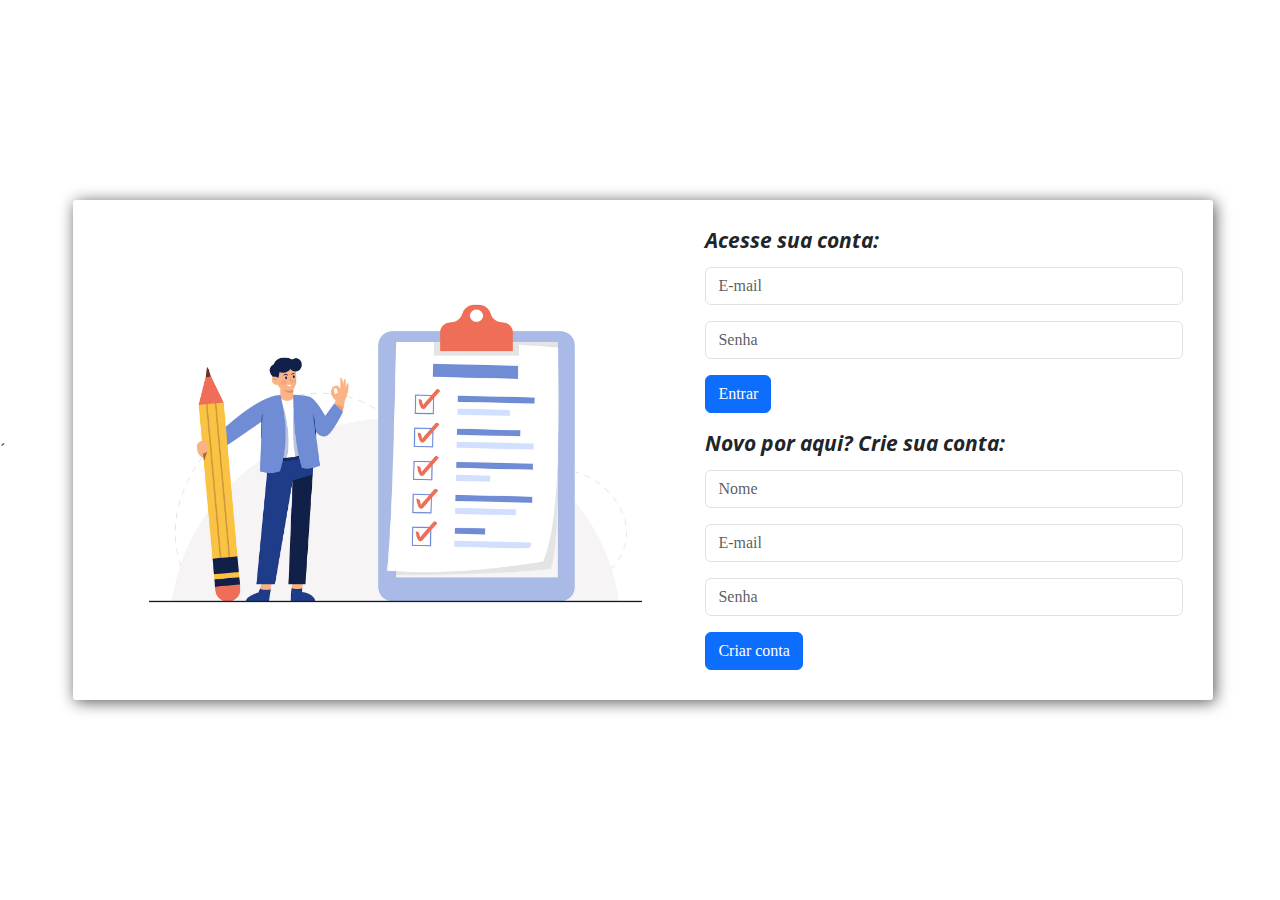
==== index.html @ 9b9d7d59 "primeiro PR subindo projeto com a task  de login concluida, armazenando e salvando user localmente" ====
<!DOCTYPE html>
<html lang="pt-BR">
<head>
    <meta charset="UTF-8">
    <meta name="viewport" content="width=device-width, initial-scale=1.0">
    <title>Ímã-Tasks</title>
    <link rel="stylesheet" href="src/bootstrap/css/bootstrap.css">
    <link rel="stylesheet" href="src/assets/Css/indexStyle.css">
    <link rel="stylesheet" href="src/bootstrap/bootstrap-icons/font/bootstrap-icons.css">
    <script src="src/bootstrap/js/bootstrap.bundle.js" defer></script>
    <script src="src/assets/Js/Main/index.js" defer></script>
</head>
<body>
    <header class="navbar navbar-dark bg-dark px-2">
        <div class="user__loggade">
            <p>Olá, Marcus Vogado</p>
        </div>
        <div class="logout__button">
            <button class="btn btn-dark">Sair</button>
        </div>
    </header>
    <main class="d-flex flex-column main__container gap-5 mt-5">
        <section class="d-flex flex-column justify-content-center align-items-center task__form">
            <h1 class=" h1 text-center text-dark">Gerenciador de tarefas</h1>
            <div class="container__form">
                <form class="d-flex flex-column aling-items-center task__form">
                    <div class="form-group task__form-item">
                        <input type="text" class="form-control mb-3" id="taskTitle" placeholder="Tarefa">
                    </div>
                    <div class="form-group d-flex  mb-2 gap-2">
                        <input type="text" class="form-control mb-3 mr-2" id="dateStart" placeholder="Data início">
                        <input type="password" class="form-control mb-3 mr-2" id="timeStart" placeholder="Hora início">
                    </div>
                    <div class="form-group d-flex mb-3 gap-2">
                        <input type="text" class="form-control" id="dateEnd" placeholder="Data término">
                        <input type="text" class="form-control" id="timeEnd" placeholder="Horário término">
                    </div>
                    <div class="form-group mb-3 gap-2">
                        <textarea class="form-control" id="description" rows="3" maxlength="200" placeholder="Descrição"></textarea>
                    </div>
                    <button type="submit" class="btn btn-primary align-self-center">Criar Tarefa</button>                   
                </form>
            </div>
        </section>
        <section class="d-flex flex-column justify-content-center align-items-center w-100 task__list">
            <div class="d-flex table__container table-responsive">
                <table class="table table-striped ">
                    <thead>
                        <tr>
                            <td>Tarefa</td>
                            <td>Início</td>
                            <td>Término</td>
                            <td>Status</td>
                            <td>Alterar</td>
                        </tr>
                    </thead>
                    <tbody>
                        <tr onclick="ModalTask()">
                            <td>Pagar conta de luz</td>
                            <td>18/11/2023 às 00:00</td>
                            <td>18/11/2023 às 23:59</td>
                            <td class="text-danger">Em Atraso</td>
                            <td><button class="btn btn-warning">Alterar</button></td>
                        </tr>
                        <tr onclick="ModalTask()">
                            <td>Festa de final de ano</td>
                            <td>20/12/2023 às 00:00</td>
                            <td>18/11/2023 às 23:59</td>
                            <td class="text-warning">Pendente</td>
                            <td><button class="btn btn-warning">Alterar</button></td>
                        </tr>
                        <tr onclick="ModalTask()">
                            <td>Aula de Angular</td>
                            <td>18/11/2023 às 00:00</td>
                            <td>18/11/2023 às 23:59</td>
                            <td class="text-primary">Em Andamento</td>
                            <td><button class="btn btn-warning">Alterar</button></td>
                        </tr>
                        <tr class="task__row-table" data-toggle="modal" data-target="#exampleModal">
                            <td>Reunião com a MXM Sistemas</td>
                            <td>18/11/2023 às 00:00</td>
                            <td>18/11/2023 às 23:59</td>
                            <td class="text-success">Realizada</td>
                            <td><button class="btn btn-warning">Alterar</button></td>
                        </tr>
                    </tbody>
                </table>
            </div>
        </section>
    </main>
    <!-- Modal -->
    <div class="modal fade" id="exampleModal" tabindex="-1" role="dialog" aria-labelledby="exampleModalLabel"
        aria-hidden="true">
        <div class="modal-dialog" role="document">
            <div class="modal-content">
                <div class="modal-header">
                    <h5 class="modal-title text-dark" id="exampleModalLabel">Pagar Conta de luz</h5>
                </div>
                <div class="modal-body">
                    <p class="text-center text-dark">
                        Lorem ipsum dolor sit amet consectetur adipisicing elit. Quod totam nisi tempore corrupti! Non
                        placeat, porro cupiditate id repudiandae eligendi, reiciendis quasi blanditiis totam quidem
                        dolores quaerat doloribus error veniam.
                    </p>
                </div>
                <div class="modal-footer">
                    <button type="button" class="close btn btn-secondary " data-dismiss="modal" aria-label="Close">
                        Fechar
                    </button>
                </div>
            </div>
        </div>
    </div>
    <div class="container">
        <footer class="d-flex justify-content-between align-items-center py-3 my-4 border-top">
          <div class="col-md-6 d-flex align-items-center">            
            <span class="mb-3 mb-md-0 text-body-secondary">© 2023 Marcus Vogado - Ímã Tech SharpCorders - MXM Sistemas</span>
          </div>      
          <ul class="nav col-md- justify-content-end mr-5 list-unstyled d-flex">
            <li class="ms-3"><a class="text-body-secondary" href="https://www.linkedin.com/in/marcus-vogado/" target="_blank"><i class="bi-linkedin"></i></a></li>
            <li class="ms-3"><a class="text-body-secondary" href="https://github.com/marcusvogado" target="_blank"><i class="bi-github"></i></use></svg></a></li>
            <li class="ms-3"><a class="text-body-secondary" href="https://www.instagram.com/marcus.vogado/" target="_blank"><i class="bi-instagram"></i></use></svg></a></use></svg></a></li>
          </ul>
        </footer>
      </div>
</body>

</html>
---- src/assets/Css/indexStyle.css ----
@import url(globalStyle.css);
body{
    font-family: Open-Sans;
    color: white;
}

.container__form {
    width: 40%;
}
.table__container{
    width: 50%;
    
}

@media screen and (max-width:700px){

    .container__form {
        width: 86%;
    }
}
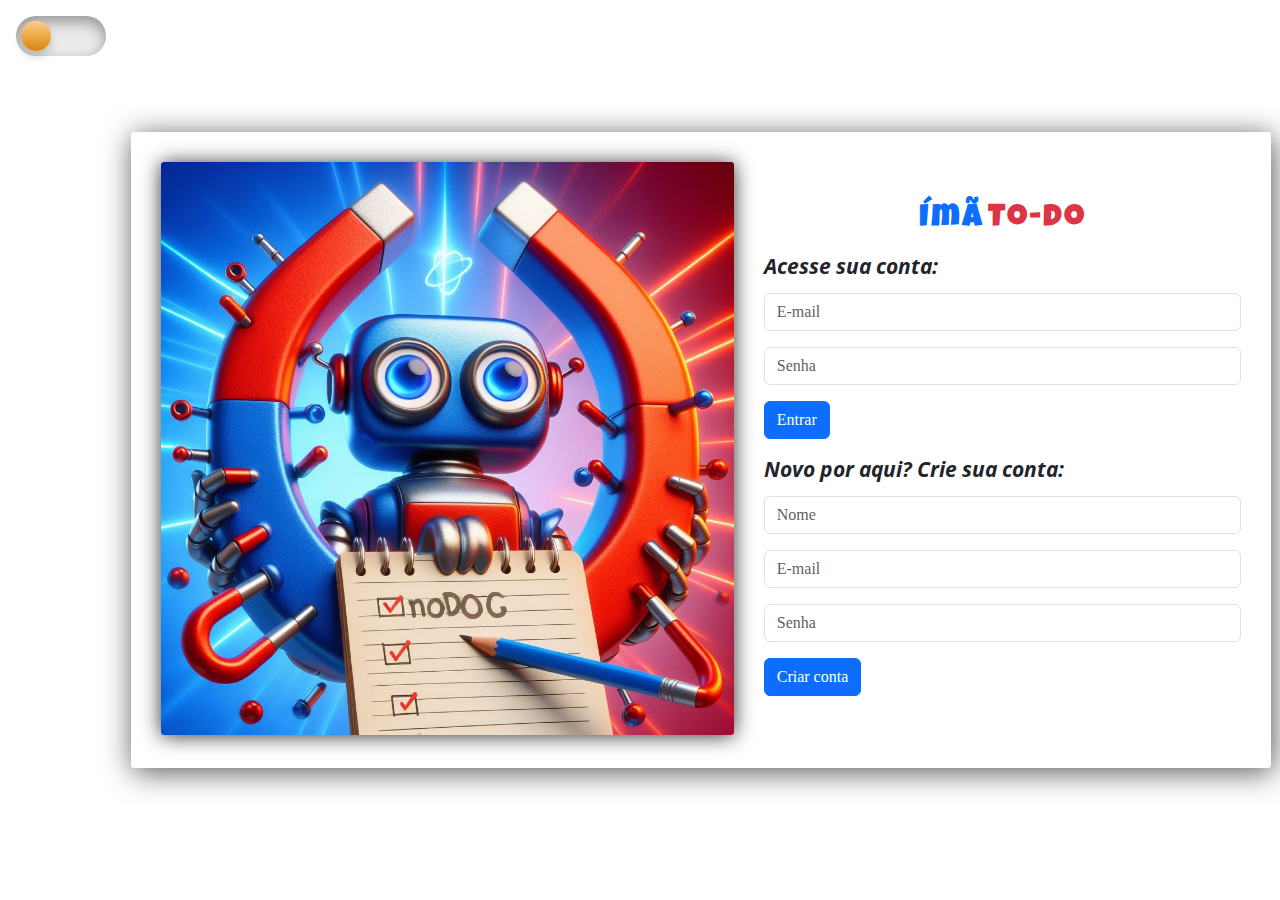
==== commit fa2ddd8c: "dark-mode  criado e renomeções de arquivos" ====
--- a/index.html
+++ b/index.html
@@ -1,107 +1,103 @@
 <!DOCTYPE html>
 <html lang="pt-BR">
+
 <head>
     <meta charset="UTF-8">
     <meta name="viewport" content="width=device-width, initial-scale=1.0">
     <title>Ímã-Tasks</title>
     <link rel="stylesheet" href="src/bootstrap/css/bootstrap.css">
-    <link rel="stylesheet" href="src/assets/Css/indexStyle.css">
+    <link rel="stylesheet" href="src/assets/Css/index-style.css">
     <link rel="stylesheet" href="src/bootstrap/bootstrap-icons/font/bootstrap-icons.css">
     <script src="src/bootstrap/js/bootstrap.bundle.js" defer></script>
     <script src="src/assets/Js/Main/index.js" defer></script>
+    <script src="src/assets/Js/Models/Task.js" defer></script>
+    <script src="src/assets/Js/Services/task-services.js" defer></script>
+    <script src="src/assets/Js/Main/dark-mode-settings.js" defer></script>
+
 </head>
+
 <body>
+    <!-- Header -->
     <header class="navbar navbar-dark bg-dark px-2">
-        <div class="user__loggade">
-            <p>Olá, Marcus Vogado</p>
+        <div class="user__loggade text-light">
+            <p>Olá, <span id="userLoggadeName"></span></p>
         </div>
-        <div class="logout__button">
-            <button class="btn btn-dark">Sair</button>
+        <div class="logout__button d-flex p-0 m-0">
+            <input type="checkbox" class="dark-mod-toggle p-0 m-0" id="dark-mode-toggle">
+            <label class="label-dark-mode align-self-start p-0 m-0" for="dark-mode-toggle"></label>
+            <button onclick="userLogout()" class="btn btn-dark">Sair</button>
         </div>
     </header>
+    <!-- Main -->
     <main class="d-flex flex-column main__container gap-5 mt-5">
         <section class="d-flex flex-column justify-content-center align-items-center task__form">
-            <h1 class=" h1 text-center text-dark">Gerenciador de tarefas</h1>
+            <h1 class=" h1 text-center">Gerenciador de tarefas</h1>
             <div class="container__form">
-                <form class="d-flex flex-column aling-items-center task__form">
+                <form id="task__form-create" class="d-flex flex-column aling-items-center task__form">
                     <div class="form-group task__form-item">
-                        <input type="text" class="form-control mb-3" id="taskTitle" placeholder="Tarefa">
+                        <input type="text" class="form-control mb-3" id="taskTitle" placeholder="Tarefa" required>
                     </div>
                     <div class="form-group d-flex  mb-2 gap-2">
-                        <input type="text" class="form-control mb-3 mr-2" id="dateStart" placeholder="Data início">
-                        <input type="password" class="form-control mb-3 mr-2" id="timeStart" placeholder="Hora início">
+                        <input type="text" onfocus="(this.type='date')" onblur="(this.type='text')"
+                            class="form-control mb-3 mr-2" id="dateStart" placeholder="Data início" required>
+                        <input type="text" onfocus="(this.type='time')" onblur="(this.type='text')"
+                            class="form-control mb-3 mr-2" id="timeStart" placeholder="Hora início" required>
                     </div>
                     <div class="form-group d-flex mb-3 gap-2">
-                        <input type="text" class="form-control" id="dateEnd" placeholder="Data término">
-                        <input type="text" class="form-control" id="timeEnd" placeholder="Horário término">
+                        <input type="text" onfocus="(this.type='date')" onblur="(this.type='text')" class="form-control"
+                            id="dateEnd" placeholder="Data término" required>
+                        <input type="text" onfocus="(this.type='time')" onblur="(this.type='text')" class="form-control"
+                            id="timeEnd" placeholder="Horário término" required>
                     </div>
                     <div class="form-group mb-3 gap-2">
-                        <textarea class="form-control" id="description" rows="3" maxlength="200" placeholder="Descrição"></textarea>
+                        <textarea class="form-control" id="description" rows="3" maxlength="200" placeholder="Descrição"
+                            required></textarea>
                     </div>
-                    <button type="submit" class="btn btn-primary align-self-center">Criar Tarefa</button>                   
+                    <button type="submit" class="btn btn-primary align-self-center">Criar Tarefa</button>
                 </form>
             </div>
         </section>
         <section class="d-flex flex-column justify-content-center align-items-center w-100 task__list">
-            <div class="d-flex table__container table-responsive">
+            <div class="d-flex table__container table-responsive w-75">
                 <table class="table table-striped ">
-                    <thead>
+                    <thead id="list__task-head" class="fw-bold">
                         <tr>
-                            <td>Tarefa</td>
-                            <td>Início</td>
-                            <td>Término</td>
-                            <td>Status</td>
-                            <td>Alterar</td>
+                            <td class="d-flex justify-content-center ">
+                                <h3 class="h3 text-center text-dark w-75">Crie sua Primeira Tarefa</h3>
+                            </td>
                         </tr>
                     </thead>
-                    <tbody>
-                        <tr onclick="ModalTask()">
-                            <td>Pagar conta de luz</td>
-                            <td>18/11/2023 às 00:00</td>
-                            <td>18/11/2023 às 23:59</td>
-                            <td class="text-danger">Em Atraso</td>
-                            <td><button class="btn btn-warning">Alterar</button></td>
-                        </tr>
-                        <tr onclick="ModalTask()">
-                            <td>Festa de final de ano</td>
-                            <td>20/12/2023 às 00:00</td>
-                            <td>18/11/2023 às 23:59</td>
-                            <td class="text-warning">Pendente</td>
-                            <td><button class="btn btn-warning">Alterar</button></td>
-                        </tr>
-                        <tr onclick="ModalTask()">
-                            <td>Aula de Angular</td>
-                            <td>18/11/2023 às 00:00</td>
-                            <td>18/11/2023 às 23:59</td>
-                            <td class="text-primary">Em Andamento</td>
-                            <td><button class="btn btn-warning">Alterar</button></td>
-                        </tr>
-                        <tr class="task__row-table" data-toggle="modal" data-target="#exampleModal">
-                            <td>Reunião com a MXM Sistemas</td>
-                            <td>18/11/2023 às 00:00</td>
-                            <td>18/11/2023 às 23:59</td>
-                            <td class="text-success">Realizada</td>
-                            <td><button class="btn btn-warning">Alterar</button></td>
-                        </tr>
+                    <tbody id="list__task-body">
                     </tbody>
                 </table>
             </div>
         </section>
     </main>
+    <!-- Footer -->
+    <footer class="container bottom-0 d-flex justify-content-between py-3 my-4 border-top">
+        <div class=" d-flex align-items-center">
+            <span class="mb-3  lh-sm-1">© 2023 Marcus Vogado - Ímã Tech SharpCorders - MXM
+                Sistemas</span>
+        </div>
+        <ul class="nav gap-1 flex-nowrap">
+            <li class="ms-3"><a class="" href="https://www.linkedin.com/in/marcus-vogado/"
+                    target="_blank"><i class="bi-linkedin"></i></a></li>
+            <li class="ms-3"><a class="" href="https://github.com/marcusvogado" target="_blank"><i
+                        class="bi-github"></i></use></svg></a></li>
+            <li class="ms-3"><a class="" href="https://www.instagram.com/marcus.vogado/"
+                    target="_blank"><i class="bi-instagram"></i></use></svg></a></use></svg></a></li>
+        </ul>
+    </footer>
     <!-- Modal -->
-    <div class="modal fade" id="exampleModal" tabindex="-1" role="dialog" aria-labelledby="exampleModalLabel"
+    <div class="modal show" id="exampleModal" tabindex="-1" role="dialog" aria-labelledby="exampleModalLabel"
         aria-hidden="true">
         <div class="modal-dialog" role="document">
             <div class="modal-content">
                 <div class="modal-header">
-                    <h5 class="modal-title text-dark" id="exampleModalLabel">Pagar Conta de luz</h5>
+                    <h5 class="modal-title text-dark" id="exampleModalLabel"></h5>
                 </div>
-                <div class="modal-body">
-                    <p class="text-center text-dark">
-                        Lorem ipsum dolor sit amet consectetur adipisicing elit. Quod totam nisi tempore corrupti! Non
-                        placeat, porro cupiditate id repudiandae eligendi, reiciendis quasi blanditiis totam quidem
-                        dolores quaerat doloribus error veniam.
-                    </p>
+                <div id="modal__body" class="modal-body">
+
                 </div>
                 <div class="modal-footer">
                     <button type="button" class="close btn btn-secondary " data-dismiss="modal" aria-label="Close">
@@ -111,18 +107,6 @@
             </div>
         </div>
     </div>
-    <div class="container">
-        <footer class="d-flex justify-content-between align-items-center py-3 my-4 border-top">
-          <div class="col-md-6 d-flex align-items-center">            
-            <span class="mb-3 mb-md-0 text-body-secondary">© 2023 Marcus Vogado - Ímã Tech SharpCorders - MXM Sistemas</span>
-          </div>      
-          <ul class="nav col-md- justify-content-end mr-5 list-unstyled d-flex">
-            <li class="ms-3"><a class="text-body-secondary" href="https://www.linkedin.com/in/marcus-vogado/" target="_blank"><i class="bi-linkedin"></i></a></li>
-            <li class="ms-3"><a class="text-body-secondary" href="https://github.com/marcusvogado" target="_blank"><i class="bi-github"></i></use></svg></a></li>
-            <li class="ms-3"><a class="text-body-secondary" href="https://www.instagram.com/marcus.vogado/" target="_blank"><i class="bi-instagram"></i></use></svg></a></use></svg></a></li>
-          </ul>
-        </footer>
-      </div>
 </body>
 
 </html>--- a/src/assets/Css/index-style.css
+++ b/src/assets/Css/index-style.css
@@ -0,0 +1,62 @@
+@import url(global-style.css);
+body{
+    font-family: Open-Sans; 
+    color: #242424; 
+    min-height: 100vh;  
+}
+
+.container__form {
+    width: 40%;
+}
+.table__container{
+    width: 50%;
+    
+}
+
+@media screen and (max-width:700px){
+
+    .container__form {
+        width: 86%;
+    }
+}
+
+
+.label-dark-mode {
+    width: 90px;
+    height: 40px;
+    position: relative;       
+    display: block;
+    background-color: #ebebeb;
+    border-radius: 200px;
+    box-shadow: inset 0px 5px 15px rgba(0, 0, 0, 0.4), inset 0px -5px 15px rgba(255, 255, 255, 0.4);
+    cursor: pointer;
+    transition: 0.3s;
+}
+
+.label-dark-mode:after {
+    content: "";
+    width: 30px;
+    height:30px;
+    position: absolute;
+    top: 5px;
+    left: 5px;
+    background: linear-gradient(180deg, #ffcc89, #d8860b);
+    border-radius: 180px;
+    box-shadow: 0px 5px 10px rgba(0, 0, 0, 0.2);
+    transition: 0.3s;
+}
+
+.dark-mod-toggle {
+    width: 0;
+    height: 0;
+    visibility: hidden;
+}
+
+.dark-mod-toggle:checked+.label-dark-mode {
+    background: #242424;
+}
+.dark-mod-toggle:checked+.label-dark-mode:after{
+    left: 85px;
+    transform: translateX(-100%);
+    background: linear-gradient(180deg,#777,#3a3a3a);
+}